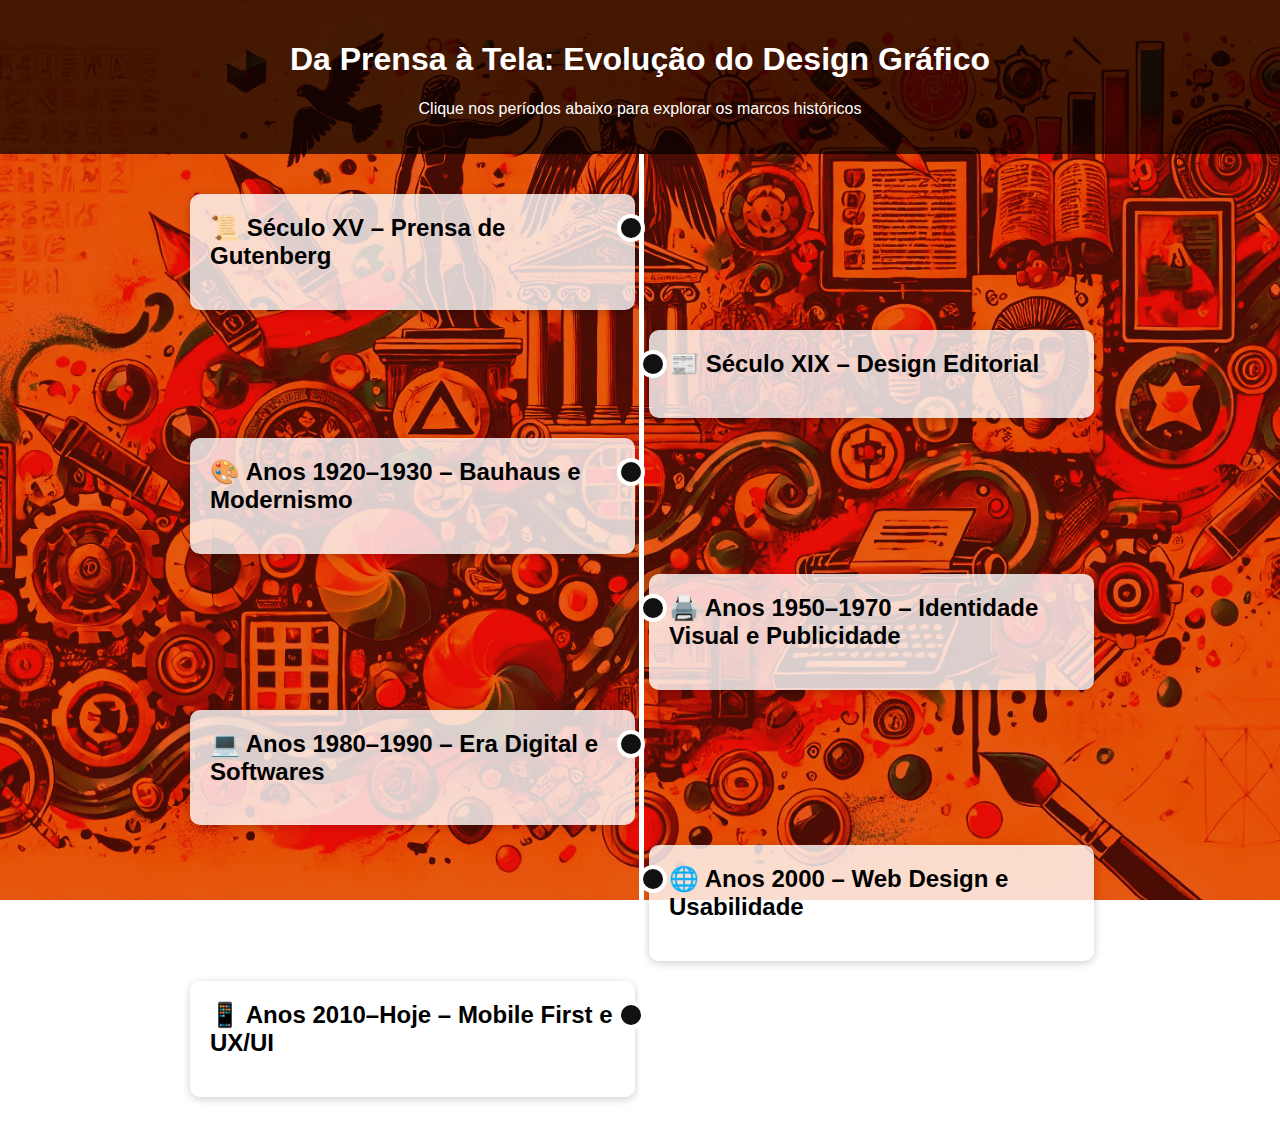
==== index.html @ a05b808a "fix: removendo arquivos" ====
<!DOCTYPE html>
<html lang="pt-BR">
<head>
  <meta charset="UTF-8">
  <meta name="viewport" content="width=device-width, initial-scale=1.0">
  <title>Evolução do Design Gráfico</title>
  <link rel="stylesheet" href="styles.css">
</head>


<body>
  <header>
    <h1>Da Prensa à Tela: Evolução do Design Gráfico</h1>
    <p>Clique nos períodos abaixo para explorar os marcos históricos</p>
  </header>

  <div class="timeline">
    <div class="event left" onclick="toggleInfo(this)">
      <h2>📜 Século XV – Prensa de Gutenberg</h2>
      <div class="info hidden">
        <p>Início da comunicação impressa em massa. Tipografia manual e padronização do layout marcaram o início do design gráfico.</p>
         <video controls>
          <source src="Gutenberg.mp4" type="video/mp4">
          Seu navegador não suporta vídeo.
        </video>


          <p>Um pouco +</p><p>A invenção da prensa de Gutenberg no século XV foi fundamental para a disseminação em massa de informações, especialmente livros, o que possibilitou uma verdadeira revolução na comunicação.</p>
          <p>Informações adicionais: 
          <p> <a href="https://pt.wikipedia.org/wiki/Prensa_m%C3%B3vel" target="_blank" target="_blank">Imprensa de Gutenberg - Wikipédia</a></p>
          </p>




      </div>
    </div>

    <div class="event right" onclick="toggleInfo(this)">
      <h2>📰 Século XIX – Design Editorial</h2>
      <div class="info hidden">
        <p>Cartazes e publicidade ganham força. O movimento Arts & Crafts valoriza o design impresso artesanal e estético.</p>
        <img src="craft.jpeg">


        

          <p>Um pouco +</p><p>No século XIX, o design editorial se destacou com a popularização de cartazes e publicidade. A Revolução Industrial facilitou a impressão em massa, enquanto o movimento Arts & Crafts, liderado por William Morris, valorizou o design impresso como uma forma de arte, resgatando a estética artesanal e a tipografia..</p>
          <p>Informações adicionais: 
          <p> <a href="https://design764.wordpress.com/2017/08/14/arts-crafts-e-o-design-grafico/" target="_blank">ARTS & CRAFTS e o Design Gráfico</a></p>
          </p>




      </div>
    </div>

    <div class="event left" onclick="toggleInfo(this)">
      <h2>🎨 Anos 1920–1930 – Bauhaus e Modernismo</h2>
      <div class="info hidden">
        <p>Conceitos de grid, hierarquia visual e funcionalismo moldam a base do design gráfico moderno.</p>
        <img src="bauhaus.gif" alt="Design Bauhaus">


          <p>Um pouco +</p><p>No século XIX, o design editorial se destacou com a popularização de cartazes e publicidade. A Revolução Industrial facilitou a impressão em massa, enquanto o movimento Arts & Crafts, liderado por William Morris, valorizou o design impresso como uma forma de arte, resgatando a estética artesanal e a tipografia.</p>
          <p>Informações adicionais: 
          <p> <a href="https://oitentaeoito.net/movimento-bauhaus-principios-de-design-ideias-e-inspiracao/" target="_blank">Movimento Bauhaus</a></p>
          </p>





      </div>
    </div>

    <div class="event right" onclick="toggleInfo(this)">
      <h2>🖨️ Anos 1950–1970 – Identidade Visual e Publicidade</h2>
      <div class="info hidden">
        <p>O design gráfico se torna fundamental na construção de marcas. Avanços na impressão impulsionam o mercado.</p>
         <video controls>
          <source src="IBM.mp4" type="video/mp4">
          Seu navegador não suporta vídeo.
        </video>



          <p>Um pouco +</p><p>A identidade visual e a publicidade tornam o design gráfico essencial na construção de marcas, enquanto avanços na impressão, como a serigrafia, ampliam o impacto e a acessibilidade do mercado.</p>
          <p>Informações adicionais: 
          <p> <a href="https://nossodesign.com.br/identidade-visual-um-guia-completo/" target="_blank">Identidade Visual</a></p>
          </p>




      </div>
    </div>

    <div class="event left" onclick="toggleInfo(this)">
      <h2>💻 Anos 1980–1990 – Era Digital e Softwares</h2>
      <div class="info hidden">
        <p>Com o surgimento dos computadores pessoais e softwares como Adobe, o design passa a ser feito digitalmente.</p>
        <img src="adobe.gif" alt="Design Bauhaus">


          <p>Um pouco +</p><p>Nos anos 1980 e 1990, a popularização dos computadores pessoais e o lançamento de softwares como o Adobe Illustrator e Photoshop transformaram o design, permitindo a criação digital de layouts e gráficos.</p>
          <p>Informações adicionais: 
          <p> <a href="https://hazlomarketing.com.br/a-evolucao-do-design-grafico-do-analogico-ao-digital/" target="_blank">Transformações Tecnológicas</a></p>
          </p>



      </div>
    </div>

    <div class="event right" onclick="toggleInfo(this)">
      <h2>🌐 Anos 2000 – Web Design e Usabilidade</h2>
      <div class="info hidden">
        <p>O design se adapta à internet. Surgem novos desafios como interatividade, acessibilidade e experiência do usuário.</p>
        <img src="web.gif" alt="Web Design Antigo">


          <p>Um pouco +</p><p>Nos anos 2000, o design gráfico se adapta à web, com o foco crescente em usabilidade e interatividade. Surgem novos desafios como a criação de interfaces acessíveis e a melhoria da experiência do usuário, impulsionando o desenvolvimento de sites mais funcionais e intuitivos.</p>
          <p>Informações adicionais: 
          <p> <a href="https://blendup.art/artes/design/historia-e-evolucao-do-web-design/" target="_blank">História e Evolução do Web Design</a></p>
          </p>



      </div>
    </div>

    <div class="event left" onclick="toggleInfo(this)">
      <h2>📱 Anos 2010–Hoje – Mobile First e UX/UI</h2>
      <div class="info hidden">
        <p>Design centrado no usuário, interfaces responsivas e foco em experiência dominaram o cenário do design gráfico atual.</p>
        <img src="interface.png" alt="UX UI Design">


          <p>Um pouco +</p><p>Nos anos 2010 até hoje, o design gráfico passou a ser centrado no usuário, com a implementação do conceito "Mobile First", priorizando a experiência em dispositivos móveis. Interfaces responsivas e a melhoria contínua da experiência do usuário (UX) e da interface do usuário (UI) se tornaram fundamentais para o desenvolvimento de aplicativos e sites.</p>
          <p>Informações adicionais: 
          <p> <a href="https://pt.wikipedia.org/wiki/Design_de_interface" target="_blank">Design de interface</a></p>
          </p>




      </div>
    </div>
  </div>

  <script>
    function toggleInfo(element) {
      const info = element.querySelector('.info');
      info.classList.toggle('hidden');
    }
  </script>
</body>
</html>
---- styles.css ----
body {
  font-family: Arial, sans-serif;
  background: url('fundo2.jpg') no-repeat center center fixed;
  background-size: cover;
  margin: 0;
  padding: 0;
}
header {
  background: rgba(0, 0, 0, 0.7);
  color: white;
  padding: 20px;
  text-align: center;
}
.timeline {
  position: relative;
  max-width: 900px;
  margin: 0px auto;
  padding: 20px;
}
.timeline::after {
  content: '';
  position: absolute;
  width: 5px;
  background-color: #FFFFFF;
  top: 0;
  bottom: 0;
  left: 50%;
  margin-left: -0.8px;
}
.event {
  position: relative;
  background: rgba(255, 255, 255, 0.8);
  border-radius: 10px;
  box-shadow: 0 2px 8px rgba(0,0,0,0.2);
  width: 45%;
  padding: 20px;
  margin: 20px 0;
  cursor: pointer;
}
.event.left {
  left: 0;
}
.event.right {
  left: 51%;
}
.event::before {
  content: '';
  position: absolute;
  width: 20px;
  height: 20px;
  right: -10px;
  background-color: #111;
  border: 4px solid white;
  top: 20px;
  border-radius: 50%;
  z-index: 1;
}
.event.right::before {
  left: -10px;
}
.event h2 {
  margin-top: 0;
}
.event img, .event video {
  width: 100%;
  border-radius: 8px;
  margin-top: 10px;
}
.hidden {
  display: none;
}
.more-info {
  display: none;
  margin-top: 20px;
  background-color: #f9f9f9;
  padding: 15px;
  border-radius: 8px;
  box-shadow: 0 2px 8px rgba(0,0,0,0.1);
}
.more-info p {
  margin: 0;
}
.button-more {
  display: inline-block;
  background-color: #111;
  color: white;
  padding: 10px;
  border-radius: 5px;
  text-align: center;
  cursor: pointer;
  margin-top: 10px;
  font-size: 16px;
  transition: background-color 0.3s;
}
.button-more:hover {
  background-color: #444;
}
@media screen and (max-width: 768px) {
  .timeline::after {
    left: 31px;
  }
  .event {
    width: 90%;
    left: 0 !important;
    margin-left: 50px;
  }
  .event.right {
    left: 0 !important;
  }
}
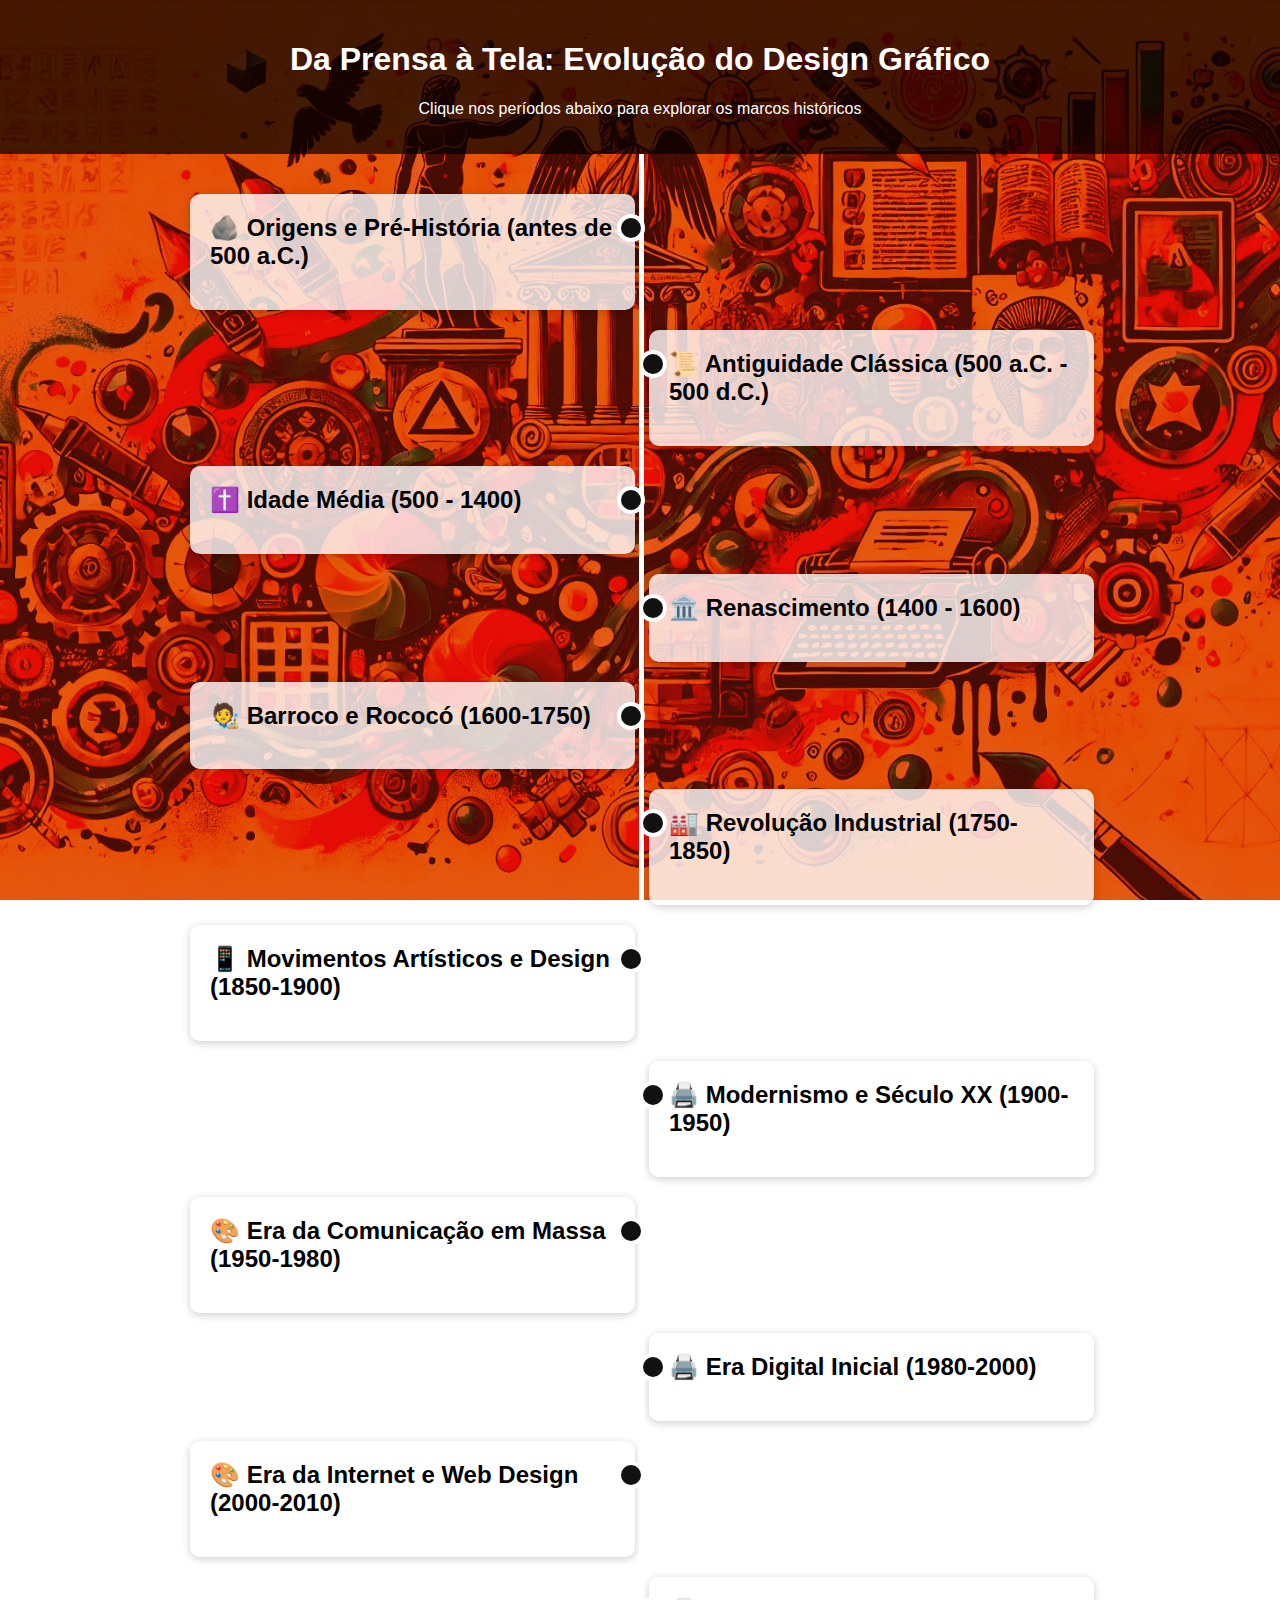
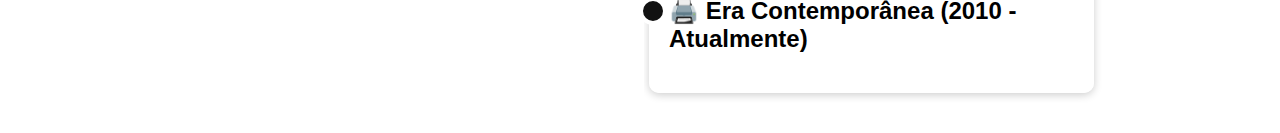
==== commit 3aaac25b: "Add files via upload" ====
--- a/index.html
+++ b/index.html
@@ -1,160 +1,217 @@
-<!DOCTYPE html>
-<html lang="pt-BR">
-<head>
-  <meta charset="UTF-8">
-  <meta name="viewport" content="width=device-width, initial-scale=1.0">
-  <title>Evolução do Design Gráfico</title>
-  <link rel="stylesheet" href="styles.css">
-</head>
-
-
-<body>
-  <header>
-    <h1>Da Prensa à Tela: Evolução do Design Gráfico</h1>
-    <p>Clique nos períodos abaixo para explorar os marcos históricos</p>
-  </header>
-
-  <div class="timeline">
-    <div class="event left" onclick="toggleInfo(this)">
-      <h2>📜 Século XV – Prensa de Gutenberg</h2>
-      <div class="info hidden">
-        <p>Início da comunicação impressa em massa. Tipografia manual e padronização do layout marcaram o início do design gráfico.</p>
-         <video controls>
-          <source src="Gutenberg.mp4" type="video/mp4">
-          Seu navegador não suporta vídeo.
-        </video>
-
-
-          <p>Um pouco +</p><p>A invenção da prensa de Gutenberg no século XV foi fundamental para a disseminação em massa de informações, especialmente livros, o que possibilitou uma verdadeira revolução na comunicação.</p>
-          <p>Informações adicionais: 
-          <p> <a href="https://pt.wikipedia.org/wiki/Prensa_m%C3%B3vel" target="_blank" target="_blank">Imprensa de Gutenberg - Wikipédia</a></p>
-          </p>
-
-
-
-
-      </div>
-    </div>
-
-    <div class="event right" onclick="toggleInfo(this)">
-      <h2>📰 Século XIX – Design Editorial</h2>
-      <div class="info hidden">
-        <p>Cartazes e publicidade ganham força. O movimento Arts & Crafts valoriza o design impresso artesanal e estético.</p>
-        <img src="craft.jpeg">
-
-
-        
-
-          <p>Um pouco +</p><p>No século XIX, o design editorial se destacou com a popularização de cartazes e publicidade. A Revolução Industrial facilitou a impressão em massa, enquanto o movimento Arts & Crafts, liderado por William Morris, valorizou o design impresso como uma forma de arte, resgatando a estética artesanal e a tipografia..</p>
-          <p>Informações adicionais: 
-          <p> <a href="https://design764.wordpress.com/2017/08/14/arts-crafts-e-o-design-grafico/" target="_blank">ARTS & CRAFTS e o Design Gráfico</a></p>
-          </p>
-
-
-
-
-      </div>
-    </div>
-
-    <div class="event left" onclick="toggleInfo(this)">
-      <h2>🎨 Anos 1920–1930 – Bauhaus e Modernismo</h2>
-      <div class="info hidden">
-        <p>Conceitos de grid, hierarquia visual e funcionalismo moldam a base do design gráfico moderno.</p>
-        <img src="bauhaus.gif" alt="Design Bauhaus">
-
-
-          <p>Um pouco +</p><p>No século XIX, o design editorial se destacou com a popularização de cartazes e publicidade. A Revolução Industrial facilitou a impressão em massa, enquanto o movimento Arts & Crafts, liderado por William Morris, valorizou o design impresso como uma forma de arte, resgatando a estética artesanal e a tipografia.</p>
-          <p>Informações adicionais: 
-          <p> <a href="https://oitentaeoito.net/movimento-bauhaus-principios-de-design-ideias-e-inspiracao/" target="_blank">Movimento Bauhaus</a></p>
-          </p>
-
-
-
-
-
-      </div>
-    </div>
-
-    <div class="event right" onclick="toggleInfo(this)">
-      <h2>🖨️ Anos 1950–1970 – Identidade Visual e Publicidade</h2>
-      <div class="info hidden">
-        <p>O design gráfico se torna fundamental na construção de marcas. Avanços na impressão impulsionam o mercado.</p>
-         <video controls>
-          <source src="IBM.mp4" type="video/mp4">
-          Seu navegador não suporta vídeo.
-        </video>
-
-
-
-          <p>Um pouco +</p><p>A identidade visual e a publicidade tornam o design gráfico essencial na construção de marcas, enquanto avanços na impressão, como a serigrafia, ampliam o impacto e a acessibilidade do mercado.</p>
-          <p>Informações adicionais: 
-          <p> <a href="https://nossodesign.com.br/identidade-visual-um-guia-completo/" target="_blank">Identidade Visual</a></p>
-          </p>
-
-
-
-
-      </div>
-    </div>
-
-    <div class="event left" onclick="toggleInfo(this)">
-      <h2>💻 Anos 1980–1990 – Era Digital e Softwares</h2>
-      <div class="info hidden">
-        <p>Com o surgimento dos computadores pessoais e softwares como Adobe, o design passa a ser feito digitalmente.</p>
-        <img src="adobe.gif" alt="Design Bauhaus">
-
-
-          <p>Um pouco +</p><p>Nos anos 1980 e 1990, a popularização dos computadores pessoais e o lançamento de softwares como o Adobe Illustrator e Photoshop transformaram o design, permitindo a criação digital de layouts e gráficos.</p>
-          <p>Informações adicionais: 
-          <p> <a href="https://hazlomarketing.com.br/a-evolucao-do-design-grafico-do-analogico-ao-digital/" target="_blank">Transformações Tecnológicas</a></p>
-          </p>
-
-
-
-      </div>
-    </div>
-
-    <div class="event right" onclick="toggleInfo(this)">
-      <h2>🌐 Anos 2000 – Web Design e Usabilidade</h2>
-      <div class="info hidden">
-        <p>O design se adapta à internet. Surgem novos desafios como interatividade, acessibilidade e experiência do usuário.</p>
-        <img src="web.gif" alt="Web Design Antigo">
-
-
-          <p>Um pouco +</p><p>Nos anos 2000, o design gráfico se adapta à web, com o foco crescente em usabilidade e interatividade. Surgem novos desafios como a criação de interfaces acessíveis e a melhoria da experiência do usuário, impulsionando o desenvolvimento de sites mais funcionais e intuitivos.</p>
-          <p>Informações adicionais: 
-          <p> <a href="https://blendup.art/artes/design/historia-e-evolucao-do-web-design/" target="_blank">História e Evolução do Web Design</a></p>
-          </p>
-
-
-
-      </div>
-    </div>
-
-    <div class="event left" onclick="toggleInfo(this)">
-      <h2>📱 Anos 2010–Hoje – Mobile First e UX/UI</h2>
-      <div class="info hidden">
-        <p>Design centrado no usuário, interfaces responsivas e foco em experiência dominaram o cenário do design gráfico atual.</p>
-        <img src="interface.png" alt="UX UI Design">
-
-
-          <p>Um pouco +</p><p>Nos anos 2010 até hoje, o design gráfico passou a ser centrado no usuário, com a implementação do conceito "Mobile First", priorizando a experiência em dispositivos móveis. Interfaces responsivas e a melhoria contínua da experiência do usuário (UX) e da interface do usuário (UI) se tornaram fundamentais para o desenvolvimento de aplicativos e sites.</p>
-          <p>Informações adicionais: 
-          <p> <a href="https://pt.wikipedia.org/wiki/Design_de_interface" target="_blank">Design de interface</a></p>
-          </p>
-
-
-
-
-      </div>
-    </div>
-  </div>
-
-  <script>
-    function toggleInfo(element) {
-      const info = element.querySelector('.info');
-      info.classList.toggle('hidden');
-    }
-  </script>
-</body>
-</html>
+<!DOCTYPE html>
+<html lang="pt-BR">
+<head>
+  <meta charset="UTF-8">
+  <meta name="viewport" content="width=device-width, initial-scale=1.0">
+  <title>Evolução do Design Gráfico</title>
+  <link rel="stylesheet" href="styles.css">
+</head>
+
+
+<body>
+  <header>
+    <h1>Da Prensa à Tela: Evolução do Design Gráfico</h1>
+    <p>Clique nos períodos abaixo para explorar os marcos históricos</p>
+  </header>
+
+  <div class="timeline">
+    <div class="event left" onclick="toggleInfo(this)">
+      <h2>🪨 Origens e Pré-História (antes de 500 a.C.)</h2>
+      <div class="info hidden">
+        <p>O historiador Philip Meggs, no livro The History of Graphic Design, afirma que desde a pré história o homem busca conceituar visualmente ideias, armazenar conhecimento gráfico a fim de transmitir informações. Com o passar do tempo, essa necessidade de comunicação se aprimorou, se transformando e iniciando as linguagens escritas, que são símbolos visuais. Os desenhos passaram a se tornar formas que se complementam para formar uma ideia. Posteriormente, esses símbolos foram sendo adaptados para nossos alfabetos e profissões como escrivães, copistas, escritores e etc; começaram a surgir.</p>
+        <img src="rupestre.jpg">
+          <p>Informações adicionais: 
+          <p>🔥 <a href="https://www.historiadomundo.com.br/pre-historia" target="_blank" target="_blank">Pré-História</a></p>
+          </p>
+
+
+
+
+      </div>
+    </div>
+
+    <div class="event right" onclick="toggleInfo(this)">
+      <h2>📜 Antiguidade Clássica (500 a.C. - 500 d.C.)</h2>
+      <div class="info hidden">
+        <p>Por ter sido influenciado por várias culturas e períodos históricos, a evolução que se deu ao design na época da antiguidade foi um processo muito complexo.
+- Grécia Antiga: Os gregos aperfeiçoaram o alfabeto fenício, criando caracteres mais harmoniosos e legíveis. Introduziram a escrita boustrophedon (alternada e direção) e depois a escrita da esquerda para a direita. Vasos e moedas gregas apresentavam ilustrações narrativas e tipografia primitiva.
+- Roma Antiga: Os romanos herdaram e refinaram o alfabeto grego, criando a escrita monumental, como a usada na Coluna de Trajano(113 d.C.), um marco da tipografia clássica. Desenvolveram também o codex(Antecessor do livro moderno), substituindo gradualmente os rolos de papiro.
+- China: A invenção do papel por Cai Lun(105 d.C.) revolucionou o suporte para a escrita e ilustração, permitindo avanços na caligrafia e na reprodução de textos.
+- Declínio do Império Romano e início da Idade Média: Com a queda de Roma, os mosteiros cristãos preservaram a tradição gráfica, copiando manuscritos em scriptoria e desenvolvendo a arte dos iluminados(como o Codex Vaticanus), que fundiam texto e ornamentação
+Basicamente, nesse período o design gráfico evoluiu da escrita prática para uma expressão artística e funcional, lançando bases para a comunicação visual nos séculos seguintes.</p>
+         <video controls>
+          <source src="alfabeto.mp4" type="video/mp4">
+          Seu navegador não suporta vídeo.
+        </video>
+          <p>Informações adicionais: 
+          <p>🔤 <a href="https://pt.wikipedia.org/wiki/Hist%C3%B3ria_do_alfabeto" target="_blank">História do alfabeto</a></p>
+          </p>
+
+
+
+
+      </div>
+    </div>
+    <div class="event left" onclick="toggleInfo(this)">
+      <h2>✝️ Idade Média (500 - 1400)</h2>
+      <div class="info hidden">
+        <p>Nesse período, o design gráfico foi marcado pela arte religiosa e pela produção de manuscritos iluminados, criados em mosteiros. Esses livros, como os Evangeliários e a Bíblia de Gutenberg, combinavam caligrafia refinada com (como a escrita carolíngia) com ilustrações ornamentadas em ouro e cores vibrantes. A Igreja Católica teve bastante influência nesse sentido, através de seus vitrais, ícones e iluminuras que transmitiam as narrativas bíblicas de forma visual.
+A Heráldica foi um costume que também surgiu nesse período, com brasões e escudos de armas padronizados, usando símbolos visuais para identificar famílias nobres e reinos.
+Assim, esse período consolidou o design como ferramenta de devoção, identidade e comunicação de poder.</p>
+        <img src="vitral.jpg">
+          <p>Informações adicionais: 
+          <p>🎨 <a href="https://www.culturagenial.com/arte-medieval/" target="_blank">Arte medieval</a></p>
+          </p>
+
+
+
+
+      </div>
+    </div>
+    <div class="event right" onclick="toggleInfo(this)">
+      <h2>🏛️ Renascimento (1400 - 1600)</h2>
+      <div class="info hidden">
+        <p>No vibrante cenário do Renascimento, enquanto as artes e as ciências floresciam sob uma nova perspectiva humanista, o design também passava por uma transformação significativa. A invenção da prensa de Gutenberg, por volta de 1440, representou um marco revolucionário, impulsionando a difusão da tipografia e do conhecimento de uma maneira sem precedentes. Livros e manuscritos, antes raros e dispendiosos, tornaram-se mais acessíveis, fomentando a alfabetização e a troca de ideias em larga escala. A busca pela clareza e pela representação precisa do mundo natural também influenciou o design. As ilustrações em tratados de anatomia, botânica e astronomia ganharam precisão e beleza, combinando a observação empírica com a habilidade artística.
+Por fim, a estética renascentista, com sua ênfase na harmonia, proporção e clareza, deixou um legado duradouro que moldou a história do design.</p>
+         <video controls>
+          <source src="Gutenberg.mp4" type="video/mp4">
+          Seu navegador não suporta vídeo.
+        </video>
+          <p>Informações adicionais: 
+          <p>🖼️ <a href="https://www.todamateria.com.br/renascimento-artistico/" target="_blank">Renascimento Artístico</a></p>
+          </p>
+
+
+
+
+      </div>
+    </div>
+    <div class="event left" onclick="toggleInfo(this)">
+      <h2>🧑‍🎨 Barroco e Rococó (1600-1750)</h2>
+      <div class="info hidden">
+        <p>Nesse período, o design gráfico refletiu a exuberância e a ornamentação características dessas épocas artísticas. Após a clareza e o equilíbrio do Renascimento, o design abraçou a dramaticidade, o movimento e a complexidade visual.
+A tipografia tornou-se mais expressiva, com o uso de letras ornamentadas, curvas sinuosas e contrastes marcantes. As páginas de livros e outros impressos eram ricamente decoradas com vinhetas elaboradas, molduras detalhadas e ilustrações que buscavam impressionar e evocar emoção.
+As gravuras ganharam dinamismo, utilizando técnicas como o claro-escuro para criar efeitos de luz e sombra intensos, conferindo profundidade e teatralidade às imagens.
+Os diagramas científicos, embora ainda presentes, muitas vezes incorporaram elementos decorativos, refletindo o gosto da época pela ostentação e pelo detalhe. O design gráfico nesse período serviu como um veículo para a pompa e o esplendor, tanto em contextos religiosos e monárquicos quanto na crescente cultura da nobreza e da burguesia.</p>
+         <video controls>
+          <source src="barroca.mp4" type="video/mp4">
+          Seu navegador não suporta vídeo.
+        </video>
+          <p>Informações adicionais: 
+          <p>🅰️ <a href="https://www.carlosrighi.com.br/177/TIPOGRAFIA%2020102/Textos/01D%20Hist%C3%B3ria%20da%20Tipografia.pdf" target="_blank">Tipografia</a></p>
+          </p>
+
+
+
+      </div>
+    </div>
+    <div class="event right" onclick="toggleInfo(this)">
+      <h2>🏭 Revolução Industrial (1750-1850)</h2>
+      <div class="info hidden">
+        <p>Esse foi um dos períodos que mais transformaram o design. A mecanização da produção, com o surgimento de novas máquinas de impressão, como a prensa a vapor, aumentou a velocidade e a escala da produção de materiais impressos, tornando-os mais acessíveis à população.
+Essa nova capacidade produtiva impulsionou o desenvolvimento de novas formas de comunicação visual. A publicidade começou a emergir como uma força significativa, com a criação de cartazes, anúncios em jornais e embalagens que buscavam persuadir o crescente mercado consumidor. A tipografia experimentou uma grande variedade de estilos, com o surgimento de fontes mais robustas e chamativas para atrair a atenção.
+As ilustrações também evoluíram, beneficiando-se de técnicas de reprodução mais eficientes. Gravuras em metal e, posteriormente, a litografia permitiram a produção em massa de imagens. Os diagramas e desenhos técnicos tornaram-se cruciais para a disseminação do conhecimento científico e das inovações tecnológicas, apresentando informações de forma clara e objetiva para um público mais amplo. O design gráfico na Revolução Industrial desempenhou um papel fundamental na disseminação de informações, na promoção do comércio e na formação da cultura visual da sociedade moderna.</p>
+        <img src="diva.jpg">
+          <p>Informações adicionais: 
+          <p>🚂 <a href="https://biaelenita.wordpress.com/2013/11/06/primordios-do-design-grafico/" target="_blank">Primordios do design grafico</a></p>
+          </p>
+      </div>
+    </div>
+
+
+    <div class="event left" onclick="toggleInfo(this)">
+      <h2>📱 Movimentos Artísticos e Design (1850-1900)</h2>
+      <div class="info hidden">
+        <p>Entre os anos de 1850 e 1900, o design gráfico passou por transformações significativas com o surgimento de movimentos como o Arts and Crafts e o Art Nouveau. Em reação à produção industrial em massa, o Arts and Crafts, liderado por William Morris, valorizava o artesanato, a qualidade dos materiais e a beleza das formas naturais, buscando uma estética mais orgânica e funcional. Isso se refletiu em tipografias inspiradas em manuscritos medievais e ilustrações detalhadas com motivos da natureza.
+Em contraste, a Art Nouveau, que floresceu no final do século XIX, abraçou a modernidade, mas com uma estética ornamental e sinuosa. Caracterizada por linhas fluidas, formas inspiradas na natureza(flores, vinhas, insetos) e uma forte presença de elementos decorativos, a Art Nouveau influenciou a tipografia, a ilustração de livros e cartazes, buscando uma integração harmoniosa entre arte e design. Ambos os movimentos, embora com abordagens distintas, marcaram uma busca por alternativas estéticas em um período de rápida industrialização.</p>
+        <img src="interface.png" alt="UX UI Design">
+          <p>Informações adicionais: 
+          <p> <a href="https://pt.wikipedia.org/wiki/Design_de_interface" target="_blank">Design de interface</a></p>
+          </p>
+      </div>
+    </div>
+
+
+
+
+
+    <div class="event right" onclick="toggleInfo(this)">
+      <h2>🖨️ Modernismo e Século XX (1900-1950)</h2>
+      <div class="info hidden">
+        <p>Neste período, a Bauhaus(1919) na Alemanha pregava a funcionalidade, a geometria e a união entre arte e artesanato, influenciando a tipografia com fontes sans-serif e layouts claros. O Construtivismo Russo também adotou formas geométricas e cores vibrantes, aplicando-as à propaganda política e cultural. O movimento DE Stijl na Holanda radicalizou a abstração com o uso de linhas retas, ângulos retos e cores primárias.
+Em paralelo, o design gráfico foi poderosamente utilizado para propaganda ideológica. O nazismo na Alemanha empregou uma estética grandiosa e símbolos impactantes para disseminar sua ideologia. A URSS também usou o design construtivista para promover o comunismo. Nos EUA, a propaganda durante as guerras mundiais e a Guerra Fria mobilizou o design para fins patrióticos e ideológicos, utilizando diferentes abordagens visuais para persuadir a população. O século XX testemunhou o design gráfico como uma força estética e política influente.</p>
+         <video controls>
+          <source src="IBM.mp4" type="video/mp4">
+          Seu navegador não suporta vídeo.
+        </video>
+          <p>Informações adicionais: 
+          <p> <a href="https://nossodesign.com.br/identidade-visual-um-guia-completo/" target="_blank">Identidade Visual</a></p>
+          </p>
+      </div>
+    </div>
+
+
+
+
+
+    <div class="event left" onclick="toggleInfo(this)">
+      <h2>🎨 Era da Comunicação em Massa (1950-1980)</h2>
+      <div class="info hidden">
+        <p>A era da comunicação em massa, marcada pela ascensão do rádio, da televisão e, posteriormente, da internet, transformou profundamente o design gráfico. A necessidade de se comunicar com públicos vastos e heterogêneos impulsionou a busca por soluções visuais diretas e memoráveis. A televisão, em particular, introduziu novas demandas, como a criação de identidades visuais dinâmicas para emissoras e programas, além de grafismos informativos que completassem o conteúdo audiovisual. A publicidade também se adaptou, buscando integrar as mensagens visuais em diferentes plataformas, do impresso à tela da TV.
+Com a chegada da internet, o design gráfico expandiu seus domínios para o ambiente digital, dando origem ao web design. A criação de interfaces intuitivas e visualmente atraentes tornou-se crucial para a experiência do usuário online. A variedade de dispositivos e tamanhos de tela exigiu designs responsivos e flexíveis. Além disso, a democratização das ferramentas de design e a cultura da internet permitiram que um número maior de pessoas se tornasse produtor de conteúdo visual, influenciando as tendências e a própria evolução do design gráfico na sociedade contemporânea. A capacidade de alcançar audiências globais instantaneamente solidificou o papel do design gráfico como uma poderosa ferramenta de comunicação e influência.</p>
+        <img src="bauhaus.gif" alt="Design Bauhaus">
+          <p>Informações adicionais: 
+          <p> <a href="https://oitentaeoito.net/movimento-bauhaus-principios-de-design-ideias-e-inspiracao/" target="_blank">Movimento Bauhaus</a></p>
+          </p>
+      </div>
+    </div>
+
+
+    <div class="event right" onclick="toggleInfo(this)">
+      <h2>🖨️ Era Digital Inicial (1980-2000)</h2>
+      <div class="info hidden">
+        <p>A Era Digital Inicial, marcou uma revolução no design gráfico com a popularização da computação gráfica. Softwares como Photoshop e Illustrator abriram novas possibilidades criativas, permitindo manipulação de imagens e criação vetorial com precisão inédita. O design de interfaces gráficas (GUI) tornou-se essencial com o surgimento dos computadores pessoais e da internet, focando na usabilidade e na experiência do usuário através de elementos visuais intuitivos.
+Nesse período, o estilo grunge emergiu como uma reação ao design limpo e corporativo, adotando uma estética mais crua, com texturas desgastadas, tipografia irregular e layouts caóticos, refletindo uma contracultura e influenciando diversas áreas do design. A colaboração na evolução do design gráfico se intensificou com o compartilhamento de conhecimento e recursos através de comunidades online e o desenvolvimento de ferramentas cada vez mais sofisticadas, impulsionando a experimentação e a inovação no campo.</p>
+         <video controls>
+          <source src="IBM.mp4" type="video/mp4">
+          Seu navegador não suporta vídeo.
+        </video>
+          <p>Informações adicionais: 
+          <p> <a href="https://nossodesign.com.br/identidade-visual-um-guia-completo/" target="_blank">Identidade Visual</a></p>
+          </p>
+      </div>
+    </div>
+
+
+
+
+
+    <div class="event left" onclick="toggleInfo(this)">
+      <h2>🎨 Era da Internet e Web Design (2000-2010)</h2>
+      <div class="info hidden">
+        <p>A Era da Internet consolidou o web design como disciplina central do design gráfico. A proliferação da banda larga impulsionou sites mais complexos e interativos. O foco se voltou para a experiência do usuário (UX), buscando interfaces intuitivas, acessíveis e agradáveis. Surgiram tendências como o design minimalista, a tipografia web aprimorada e o uso de ilustrações e ícones vetoriais para a escalabilidade. A colaboração online entre designers cresceu exponencialmente, com plataformas de compartilhamento de ideias e recursos, acelerando a inovação e a disseminação de novas técnicas e estilos no design para a web.</p>
+        <img src="bauhaus.gif" alt="Design Bauhaus">
+          <p>Informações adicionais: 
+          <p> <a href="https://oitentaeoito.net/movimento-bauhaus-principios-de-design-ideias-e-inspiracao/" target="_blank">Movimento Bauhaus</a></p>
+          </p>
+      </div>
+    </div>
+
+    <div class="event right" onclick="toggleInfo(this)">
+      <h2>🖨️ Era Contemporânea (2010 - Atualmente)</h2>
+      <div class="info hidden">
+        <p>No design gráfico contemporâneo, de 2010 até hoje, a digitalização atingiu seu auge, com a predominância de interfaces digitais em todos os aspectos da vida. O design responsivo e adaptativo tornou-se essencial para atender à diversidade de dispositivos. A experiência do usuário (UX) e a interface do usuário (UI) continuam sendo prioridades, com foco na simplicidade, acessibilidade e usabilidade intuitiva.
+Observa-se uma grande diversidade de estilos, com tendências que vão do minimalismo ao maximalismo, da tipografia expressiva a ilustrações e animações complexas. A motion graphics e o design 3D ganharam destaque, enriquecendo a comunicação visual em plataformas digitais. A colaboração entre designers, desenvolvedores e outros profissionais é fundamental, impulsionada por ferramentas e plataformas online que facilitam o trabalho em equipe e o compartilhamento de ideias em escala global. Além disso, a crescente preocupação com a ética no design e a sustentabilidade também influenciam as escolhas criativas e os processos de produção.</p>
+         <video controls>
+          <source src="IBM.mp4" type="video/mp4">
+          Seu navegador não suporta vídeo.
+        </video>
+          <p>Informações adicionais: 
+          <p> <a href="https://nossodesign.com.br/identidade-visual-um-guia-completo/" target="_blank">Identidade Visual</a></p>
+          </p>
+      </div>
+    </div>
+
+
+
+
--- a/styles.css
+++ b/styles.css
@@ -95,16 +95,52 @@
 .button-more:hover {
   background-color: #444;
 }
+/* Adicionando estilos responsivos */
 @media screen and (max-width: 768px) {
+  /* Centralizar a linha da timeline na margem esquerda */
   .timeline::after {
-    left: 31px;
+    left: 10px;  /* Ajusta a linha para ficar próxima da margem esquerda */
   }
+
+  /* Ajustando a posição dos círculos para a esquerda, encostados na linha */
+  .event::before {
+    left: -10px; /* Coloca o círculo à esquerda da linha da timeline */
+    right: auto; /* Remove a posição à direita */
+  }
+
+  .event.right::before {
+    left: -10px; /* Garante que o círculo à direita também vá para a esquerda */
+    right: auto; /* Remove a posição à direita */
+  }
+
+  /* Ajustando os eventos para ficarem alinhados à linha */
   .event {
-    width: 90%;
-    left: 0 !important;
-    margin-left: 50px;
+    width: 90%;  /* Largura dos eventos ajustada para dispositivos móveis */
+    position: relative;
+    left: 0;
+    margin-left: 0;
+    margin-bottom: 20px;  /* Espaçamento entre os eventos */
+    top: -15px; /* Faz os eventos iniciarem em cima da linha de forma similar ao PC */
   }
+
+  /* Ajuste para os eventos que aparecem à direita */
   .event.right {
     left: 0 !important;
   }
+
+  /* Ajuste no tamanho dos eventos e no alinhamento */
+  .event h2 {
+    font-size: 1.2em; /* Ajuste no tamanho do título do evento para telas menores */
+  }
+
+  .event img, .event video {
+    width: 100%;
+    height: auto;
+    border-radius: 8px;
+  }
+
+  /* Correção para o alinhamento e espaço entre os círculos e a linha do meio */
+  .timeline::after {
+    left: 10px;  /* Alinha a linha no início, mais à esquerda */
+  }
 }
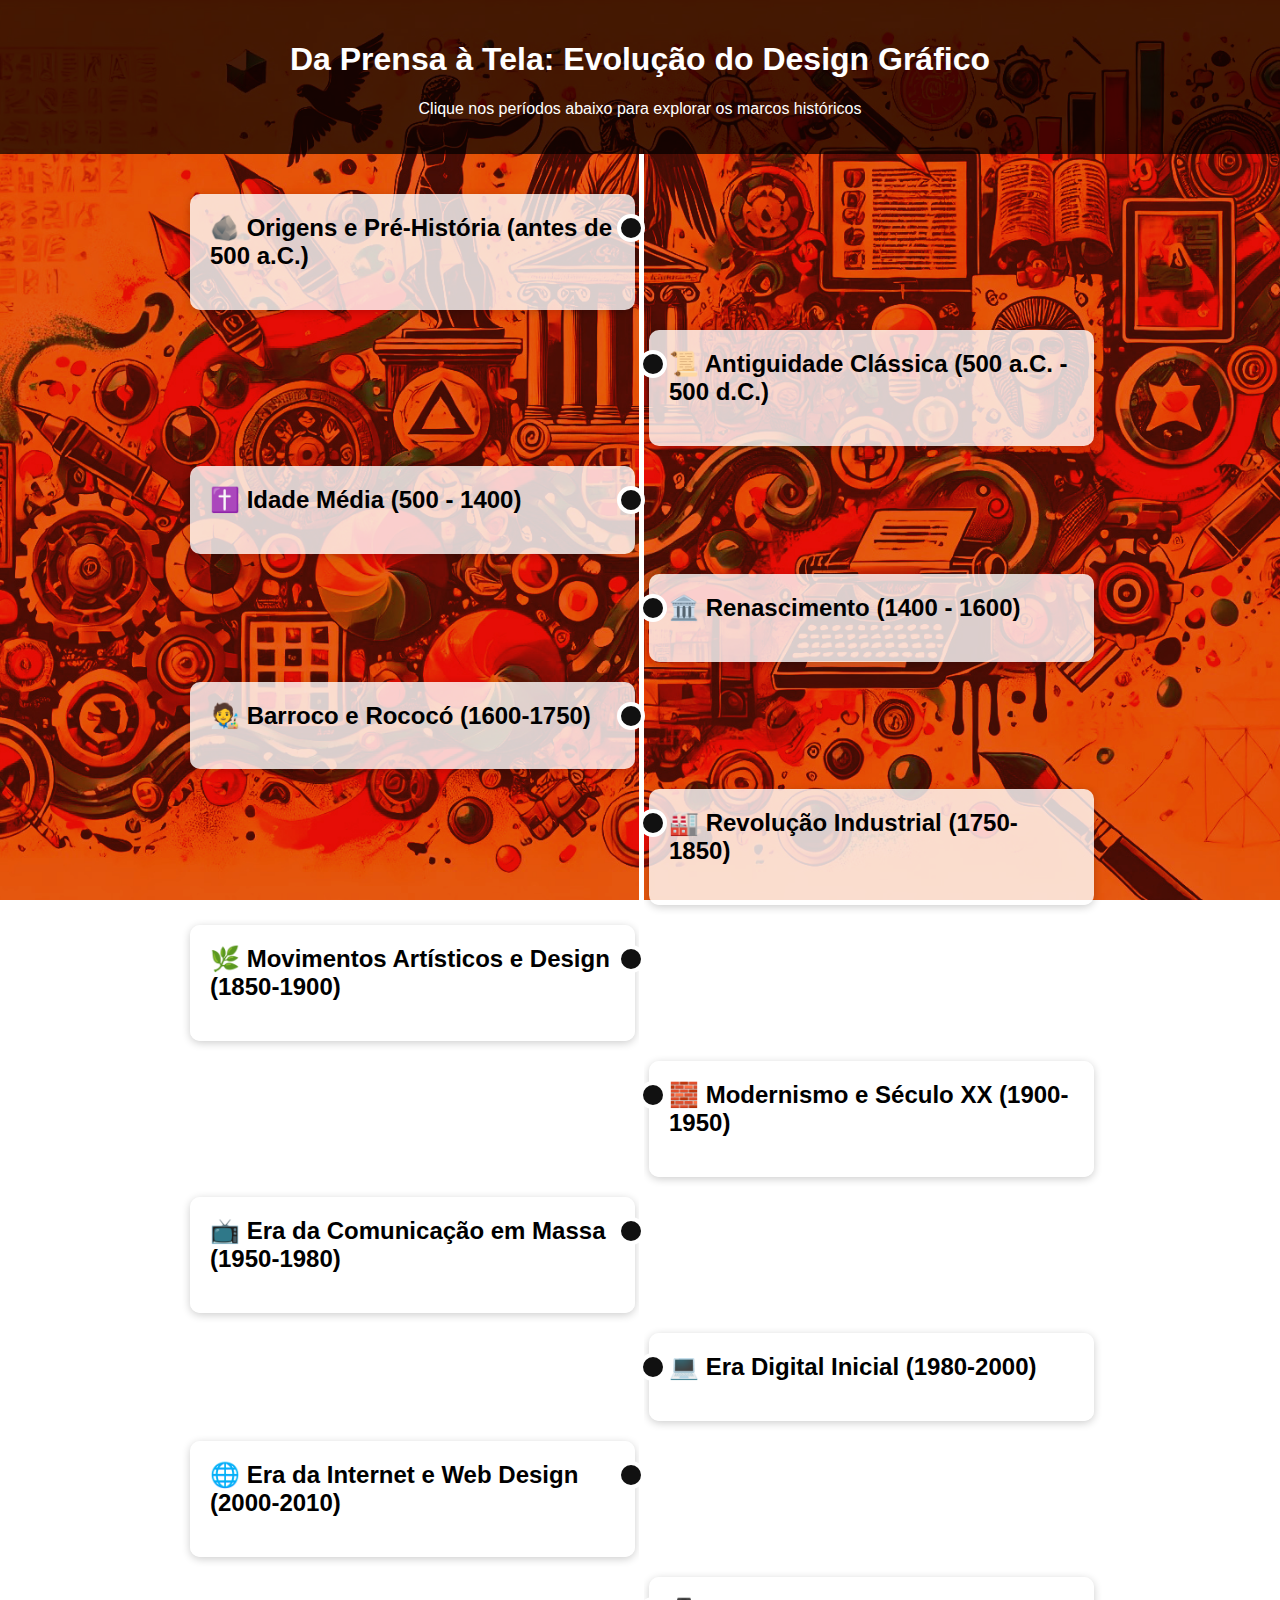
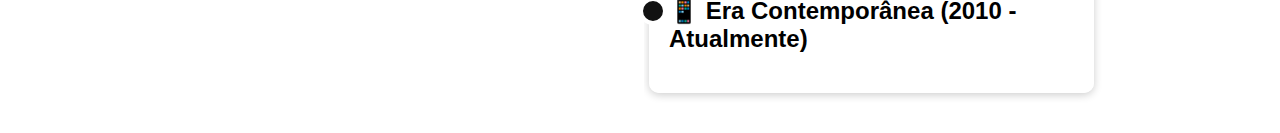
==== commit 31dbb394: "Add files via upload" ====
--- a/index.html
+++ b/index.html
@@ -120,98 +120,97 @@
 
 
     <div class="event left" onclick="toggleInfo(this)">
-      <h2>📱 Movimentos Artísticos e Design (1850-1900)</h2>
+      <h2>🌿 Movimentos Artísticos e Design (1850-1900)</h2>
       <div class="info hidden">
         <p>Entre os anos de 1850 e 1900, o design gráfico passou por transformações significativas com o surgimento de movimentos como o Arts and Crafts e o Art Nouveau. Em reação à produção industrial em massa, o Arts and Crafts, liderado por William Morris, valorizava o artesanato, a qualidade dos materiais e a beleza das formas naturais, buscando uma estética mais orgânica e funcional. Isso se refletiu em tipografias inspiradas em manuscritos medievais e ilustrações detalhadas com motivos da natureza.
 Em contraste, a Art Nouveau, que floresceu no final do século XIX, abraçou a modernidade, mas com uma estética ornamental e sinuosa. Caracterizada por linhas fluidas, formas inspiradas na natureza(flores, vinhas, insetos) e uma forte presença de elementos decorativos, a Art Nouveau influenciou a tipografia, a ilustração de livros e cartazes, buscando uma integração harmoniosa entre arte e design. Ambos os movimentos, embora com abordagens distintas, marcaram uma busca por alternativas estéticas em um período de rápida industrialização.</p>
-        <img src="interface.png" alt="UX UI Design">
-          <p>Informações adicionais: 
-          <p> <a href="https://pt.wikipedia.org/wiki/Design_de_interface" target="_blank">Design de interface</a></p>
-          </p>
-      </div>
-    </div>
-
-
-
-
-
-    <div class="event right" onclick="toggleInfo(this)">
-      <h2>🖨️ Modernismo e Século XX (1900-1950)</h2>
+        <img src="nouveau.gif">
+          <p>Informações adicionais: 
+          <p>🪷 <a href="https://design764.wordpress.com/2017/08/14/arts-crafts-e-o-design-grafico/" target="_blank">ARTS & CRAFTS e o Design Gráfico</a></p>
+          </p>
+      </div>
+    </div>
+
+
+
+
+
+    <div class="event right" onclick="toggleInfo(this)">
+      <h2>🧱 Modernismo e Século XX (1900-1950)</h2>
       <div class="info hidden">
         <p>Neste período, a Bauhaus(1919) na Alemanha pregava a funcionalidade, a geometria e a união entre arte e artesanato, influenciando a tipografia com fontes sans-serif e layouts claros. O Construtivismo Russo também adotou formas geométricas e cores vibrantes, aplicando-as à propaganda política e cultural. O movimento DE Stijl na Holanda radicalizou a abstração com o uso de linhas retas, ângulos retos e cores primárias.
 Em paralelo, o design gráfico foi poderosamente utilizado para propaganda ideológica. O nazismo na Alemanha empregou uma estética grandiosa e símbolos impactantes para disseminar sua ideologia. A URSS também usou o design construtivista para promover o comunismo. Nos EUA, a propaganda durante as guerras mundiais e a Guerra Fria mobilizou o design para fins patrióticos e ideológicos, utilizando diferentes abordagens visuais para persuadir a população. O século XX testemunhou o design gráfico como uma força estética e política influente.</p>
-         <video controls>
-          <source src="IBM.mp4" type="video/mp4">
-          Seu navegador não suporta vídeo.
-        </video>
-          <p>Informações adicionais: 
-          <p> <a href="https://nossodesign.com.br/identidade-visual-um-guia-completo/" target="_blank">Identidade Visual</a></p>
-          </p>
-      </div>
-    </div>
-
-
-
-
-
-    <div class="event left" onclick="toggleInfo(this)">
-      <h2>🎨 Era da Comunicação em Massa (1950-1980)</h2>
+        <img src="bauhaus.gif">
+          <p>Informações adicionais: 
+          <p>🪑 <a href="https://oitentaeoito.net/movimento-bauhaus-principios-de-design-ideias-e-inspiracao/" target="_blank">Movimento Bauhaus</a></p>
+          </p>
+      </div>
+    </div>
+
+
+
+
+
+    <div class="event left" onclick="toggleInfo(this)">
+      <h2>📺 Era da Comunicação em Massa (1950-1980)</h2>
       <div class="info hidden">
         <p>A era da comunicação em massa, marcada pela ascensão do rádio, da televisão e, posteriormente, da internet, transformou profundamente o design gráfico. A necessidade de se comunicar com públicos vastos e heterogêneos impulsionou a busca por soluções visuais diretas e memoráveis. A televisão, em particular, introduziu novas demandas, como a criação de identidades visuais dinâmicas para emissoras e programas, além de grafismos informativos que completassem o conteúdo audiovisual. A publicidade também se adaptou, buscando integrar as mensagens visuais em diferentes plataformas, do impresso à tela da TV.
 Com a chegada da internet, o design gráfico expandiu seus domínios para o ambiente digital, dando origem ao web design. A criação de interfaces intuitivas e visualmente atraentes tornou-se crucial para a experiência do usuário online. A variedade de dispositivos e tamanhos de tela exigiu designs responsivos e flexíveis. Além disso, a democratização das ferramentas de design e a cultura da internet permitiram que um número maior de pessoas se tornasse produtor de conteúdo visual, influenciando as tendências e a própria evolução do design gráfico na sociedade contemporânea. A capacidade de alcançar audiências globais instantaneamente solidificou o papel do design gráfico como uma poderosa ferramenta de comunicação e influência.</p>
-        <img src="bauhaus.gif" alt="Design Bauhaus">
-          <p>Informações adicionais: 
-          <p> <a href="https://oitentaeoito.net/movimento-bauhaus-principios-de-design-ideias-e-inspiracao/" target="_blank">Movimento Bauhaus</a></p>
-          </p>
-      </div>
-    </div>
-
-
-    <div class="event right" onclick="toggleInfo(this)">
-      <h2>🖨️ Era Digital Inicial (1980-2000)</h2>
+        <img src="industria.jpg" alt="Design Bauhaus">
+          <p>Informações adicionais: 
+          <p>🛍️ <a href="https://www.lucasmelara.com.br/post/teoria-do-design-e-suas-relacoes-na-cultura-de-consumo" target="_blank">Design e Cultura de Consumo</a></p>
+          </p>
+      </div>
+    </div>
+
+
+    <div class="event right" onclick="toggleInfo(this)">
+      <h2>💻 Era Digital Inicial (1980-2000)</h2>
       <div class="info hidden">
         <p>A Era Digital Inicial, marcou uma revolução no design gráfico com a popularização da computação gráfica. Softwares como Photoshop e Illustrator abriram novas possibilidades criativas, permitindo manipulação de imagens e criação vetorial com precisão inédita. O design de interfaces gráficas (GUI) tornou-se essencial com o surgimento dos computadores pessoais e da internet, focando na usabilidade e na experiência do usuário através de elementos visuais intuitivos.
 Nesse período, o estilo grunge emergiu como uma reação ao design limpo e corporativo, adotando uma estética mais crua, com texturas desgastadas, tipografia irregular e layouts caóticos, refletindo uma contracultura e influenciando diversas áreas do design. A colaboração na evolução do design gráfico se intensificou com o compartilhamento de conhecimento e recursos através de comunidades online e o desenvolvimento de ferramentas cada vez mais sofisticadas, impulsionando a experimentação e a inovação no campo.</p>
-         <video controls>
-          <source src="IBM.mp4" type="video/mp4">
-          Seu navegador não suporta vídeo.
-        </video>
-          <p>Informações adicionais: 
-          <p> <a href="https://nossodesign.com.br/identidade-visual-um-guia-completo/" target="_blank">Identidade Visual</a></p>
-          </p>
-      </div>
-    </div>
-
-
-
-
-
-    <div class="event left" onclick="toggleInfo(this)">
-      <h2>🎨 Era da Internet e Web Design (2000-2010)</h2>
+        <img src="adobe.gif">
+          <p>Informações adicionais: 
+          <p>🖨️ <a href="https://hazlomarketing.com.br/a-evolucao-do-design-grafico-do-analogico-ao-digital/" target="_blank">Transformações Tecnológicas</a></p>
+          </p>
+      </div>
+    </div>
+
+
+
+
+
+    <div class="event left" onclick="toggleInfo(this)">
+      <h2>🌐 Era da Internet e Web Design (2000-2010)</h2>
       <div class="info hidden">
         <p>A Era da Internet consolidou o web design como disciplina central do design gráfico. A proliferação da banda larga impulsionou sites mais complexos e interativos. O foco se voltou para a experiência do usuário (UX), buscando interfaces intuitivas, acessíveis e agradáveis. Surgiram tendências como o design minimalista, a tipografia web aprimorada e o uso de ilustrações e ícones vetoriais para a escalabilidade. A colaboração online entre designers cresceu exponencialmente, com plataformas de compartilhamento de ideias e recursos, acelerando a inovação e a disseminação de novas técnicas e estilos no design para a web.</p>
-        <img src="bauhaus.gif" alt="Design Bauhaus">
-          <p>Informações adicionais: 
-          <p> <a href="https://oitentaeoito.net/movimento-bauhaus-principios-de-design-ideias-e-inspiracao/" target="_blank">Movimento Bauhaus</a></p>
-          </p>
-      </div>
-    </div>
-
-    <div class="event right" onclick="toggleInfo(this)">
-      <h2>🖨️ Era Contemporânea (2010 - Atualmente)</h2>
+        <img src="web.gif">
+          <p>Informações adicionais: 
+          <p>📟 <a href="https://blendup.art/artes/design/historia-e-evolucao-do-web-design/" target="_blank">História e Evolução do Web Design</a></p>
+          </p>
+      </div>
+    </div>
+
+    <div class="event right" onclick="toggleInfo(this)">
+      <h2>📱 Era Contemporânea (2010 - Atualmente)</h2>
       <div class="info hidden">
         <p>No design gráfico contemporâneo, de 2010 até hoje, a digitalização atingiu seu auge, com a predominância de interfaces digitais em todos os aspectos da vida. O design responsivo e adaptativo tornou-se essencial para atender à diversidade de dispositivos. A experiência do usuário (UX) e a interface do usuário (UI) continuam sendo prioridades, com foco na simplicidade, acessibilidade e usabilidade intuitiva.
 Observa-se uma grande diversidade de estilos, com tendências que vão do minimalismo ao maximalismo, da tipografia expressiva a ilustrações e animações complexas. A motion graphics e o design 3D ganharam destaque, enriquecendo a comunicação visual em plataformas digitais. A colaboração entre designers, desenvolvedores e outros profissionais é fundamental, impulsionada por ferramentas e plataformas online que facilitam o trabalho em equipe e o compartilhamento de ideias em escala global. Além disso, a crescente preocupação com a ética no design e a sustentabilidade também influenciam as escolhas criativas e os processos de produção.</p>
-         <video controls>
-          <source src="IBM.mp4" type="video/mp4">
-          Seu navegador não suporta vídeo.
-        </video>
-          <p>Informações adicionais: 
-          <p> <a href="https://nossodesign.com.br/identidade-visual-um-guia-completo/" target="_blank">Identidade Visual</a></p>
-          </p>
-      </div>
-    </div>
-
-
-
-
+        <img src="interface.png">
+          <p>Informações adicionais: 
+          <p>🤖 <a href="https://pt.wikipedia.org/wiki/Design_de_interface" target="_blank">Design de interface</a></p>
+          </p>
+      </div>
+    </div>
+
+
+  </div>
+
+  <script>
+    function toggleInfo(element) {
+      const info = element.querySelector('.info');
+      info.classList.toggle('hidden');
+    }
+  </script>
+</body>
+</html>
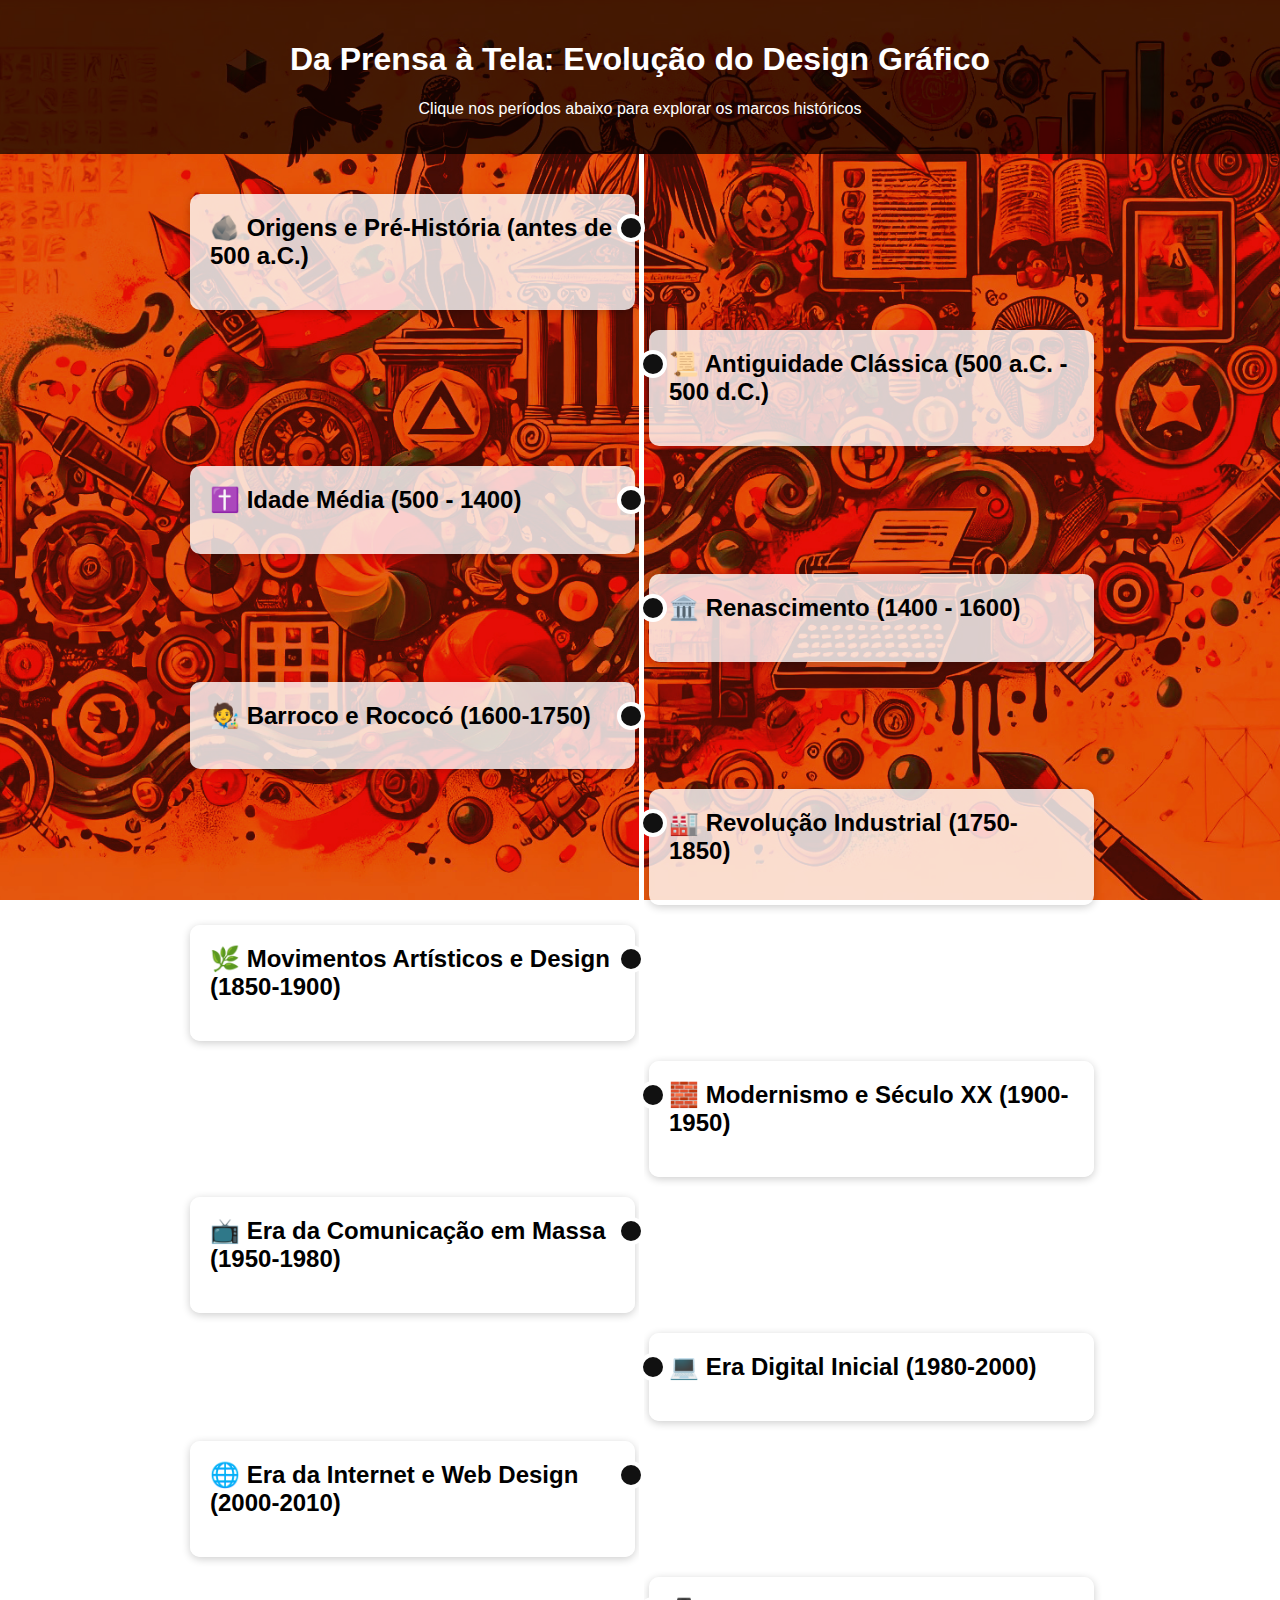
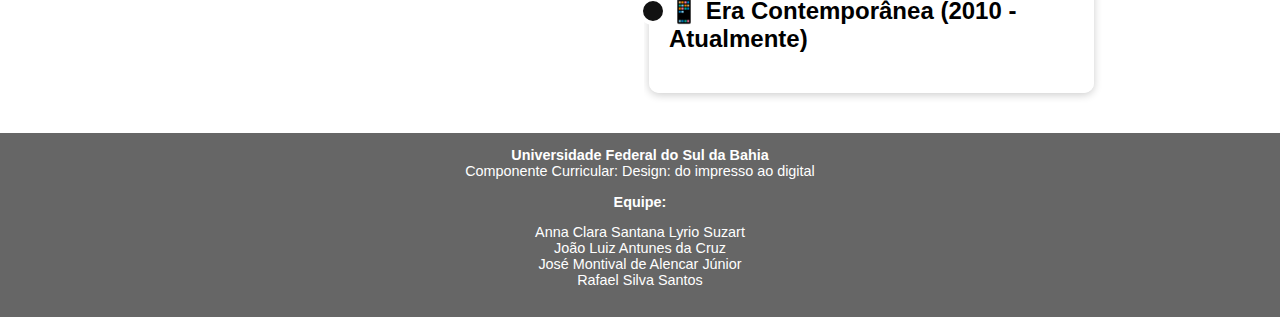
==== commit 41a81118: "Add files via upload" ====
--- a/index.html
+++ b/index.html
@@ -212,5 +212,18 @@
       info.classList.toggle('hidden');
     }
   </script>
+
+
+<footer style="text-align: center; padding: 1em 0; background-color: rgba(0, 0, 0, 0.6); color: white; font-size: 0.9em; margin: 0;">
+  <p style="margin: 0;"><strong>Universidade Federal do Sul da Bahia</strong><br>Componente Curricular: Design: do impresso ao digital</p>
+  <p style="margin-top: 1em;"><strong>Equipe:</strong></p>
+  <p style="margin-top: 0;">
+    Anna Clara Santana Lyrio Suzart<br>
+    João Luiz Antunes da Cruz<br>
+    José Montival de Alencar Júnior<br>
+    Rafael Silva Santos
+  </p>
+</footer>
+
 </body>
 </html>
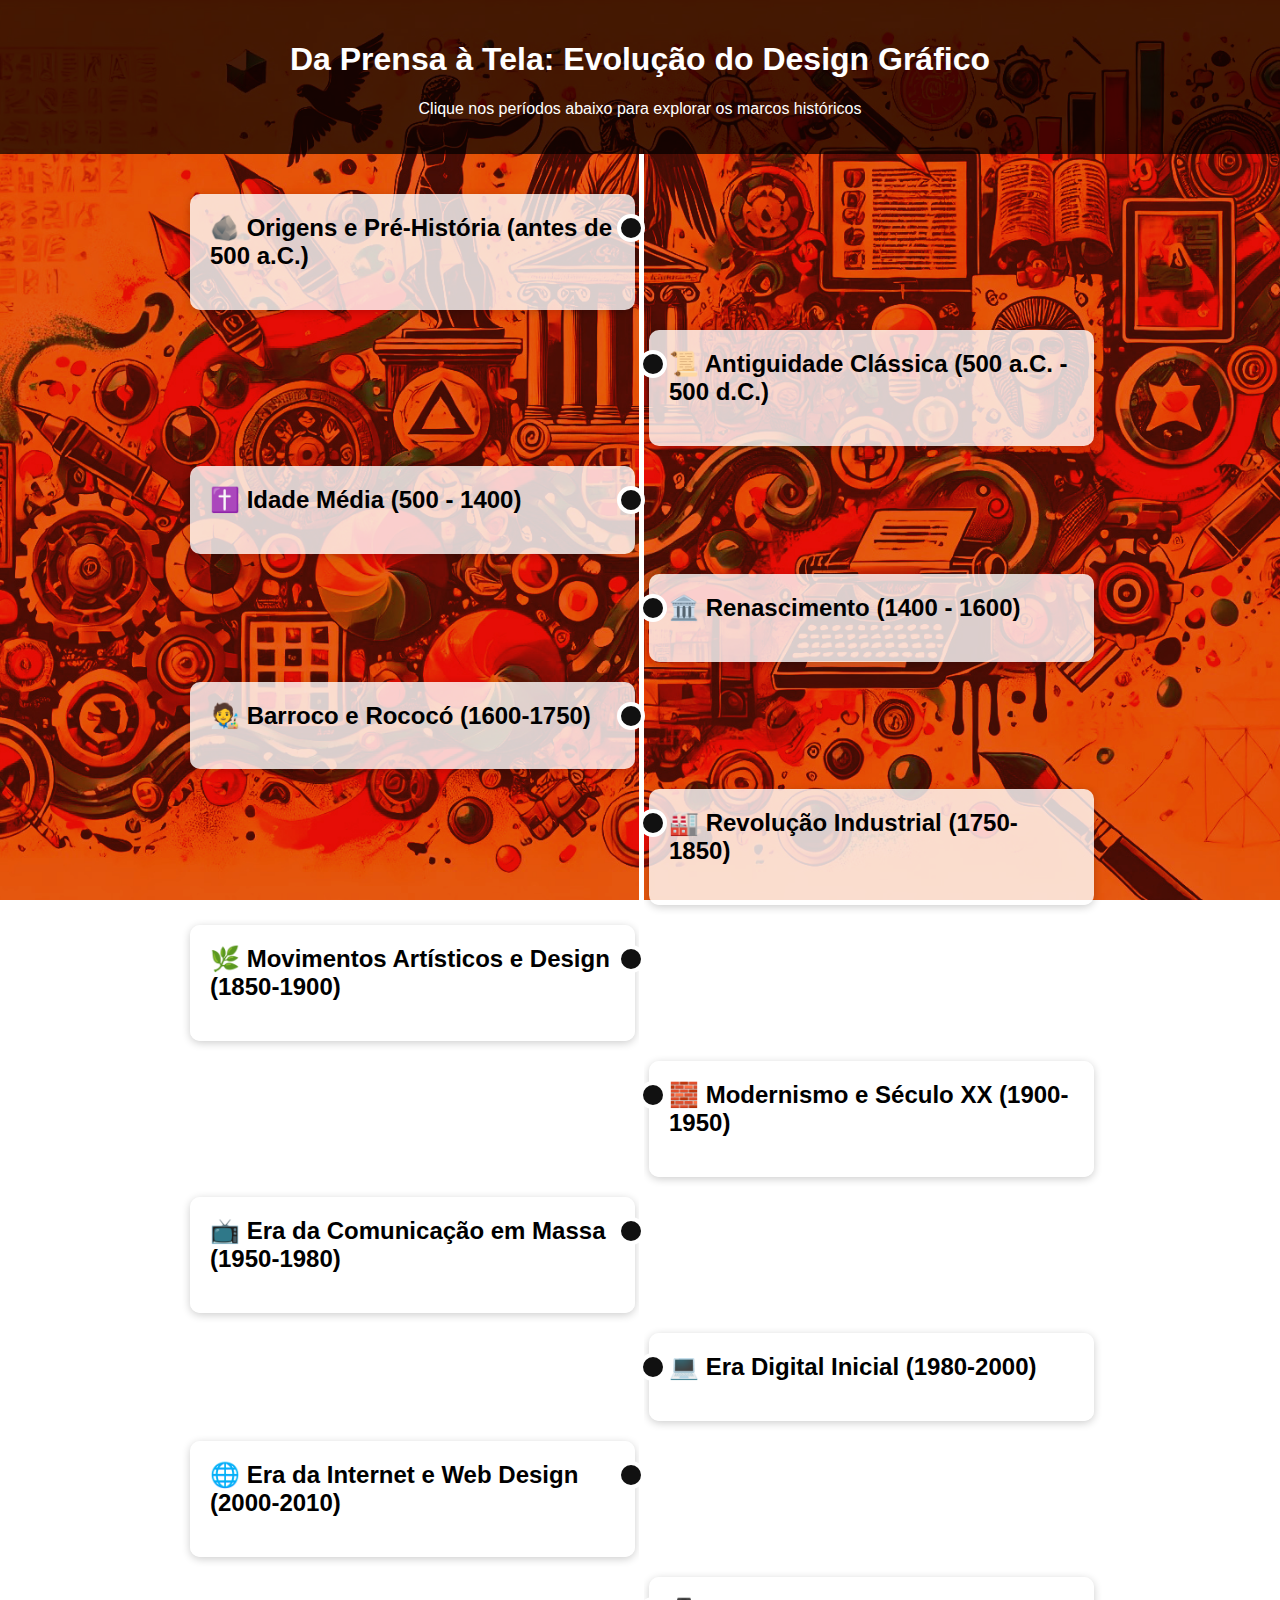
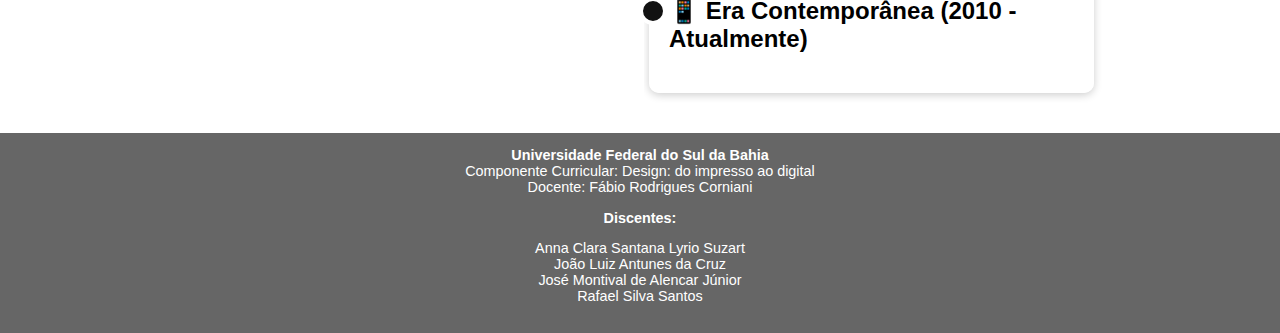
==== commit cab533cd: "Add files via upload" ====
--- a/index.html
+++ b/index.html
@@ -215,8 +215,11 @@
 
 
 <footer style="text-align: center; padding: 1em 0; background-color: rgba(0, 0, 0, 0.6); color: white; font-size: 0.9em; margin: 0;">
-  <p style="margin: 0;"><strong>Universidade Federal do Sul da Bahia</strong><br>Componente Curricular: Design: do impresso ao digital</p>
-  <p style="margin-top: 1em;"><strong>Equipe:</strong></p>
+  <p style="margin: 0;"><strong>Universidade Federal do Sul da Bahia</strong><br>Componente Curricular: Design: do impresso ao digital<br>Docente: Fábio Rodrigues Corniani</p></p>
+
+
+
+  <p style="margin-top: 1em;"><strong>Discentes:</strong></p>
   <p style="margin-top: 0;">
     Anna Clara Santana Lyrio Suzart<br>
     João Luiz Antunes da Cruz<br>
